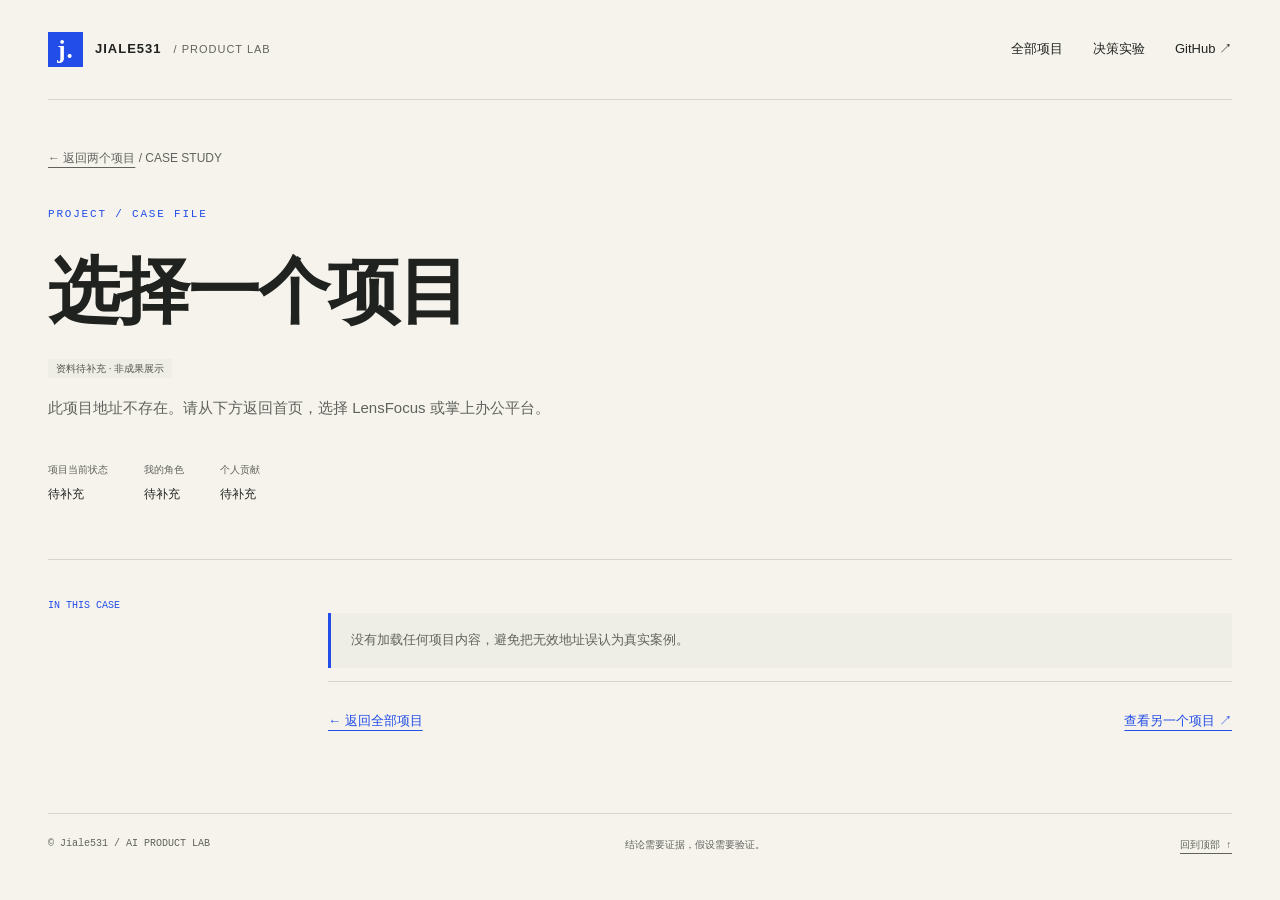
==== case-study.html @ d60652a8 "Transform portfolio into an interactive AI product lab" ====
<!doctype html>
<html lang="zh-CN">
<head><meta charset="utf-8"><meta name="viewport" content="width=device-width,initial-scale=1"><meta name="description" content="AI Product Lab 的项目案例框架，支持从项目概览逐层探索研究、决策、实现与评估。"><title>项目案例 — Jiale531</title><link rel="stylesheet" href="styles.css"><script defer src="projects.js"></script><script defer src="app.js"></script></head>
<body>
<a class="skip" href="#main">跳到主要内容</a>
<header class="wrap site-header"><a class="brand" href="./"><span class="brand-icon">j.</span> JIALE531 <span class="brand-sub">/ PRODUCT LAB</span></a><nav aria-label="主导航"><a href="./#projects">全部项目</a><a href="./#decision">决策实验</a><a href="https://github.com/Jiale531">GitHub ↗</a></nav></header>
<main id="main" data-case-page>
<div class="wrap case-hero"><div class="breadcrumb"><a href="./#projects">← 返回两个项目</a> / CASE STUDY</div><p class="eyebrow" id="case-number">PROJECT / CASE FILE</p><h1 id="case-title">项目案例框架</h1><span class="status">资料待补充 · 非成果展示</span><p class="case-summary" id="case-summary">项目名称已确认，详细资料待补充。本页展示可继续填写的案例结构，不代表已验证的项目成果。</p><dl class="case-meta"><div><dt>项目当前状态</dt><dd id="case-status">待补充</dd></div><div><dt>我的角色</dt><dd id="case-role">待补充</dd></div><div><dt>个人贡献</dt><dd id="case-contribution">待补充</dd></div></dl></div>
<div class="wrap case-layout"><nav class="case-toc" id="case-toc" aria-label="案例目录"><p>IN THIS CASE</p></nav><div><p class="notice" id="case-notice">资料待补充。首页决策比较为独立演示原型，尚未与此项目关联。</p><div class="case-tools" id="case-tools" hidden><p>先读摘要，再展开细节。</p><button type="button" class="utility-button" id="toggle-details" aria-expanded="false" aria-controls="case-sections">展开全部细节</button></div><div id="case-sections"></div><noscript><p class="notice">本页使用 JavaScript 加载共用案例结构。请开启 JavaScript，或在仓库的 projects.js 中查看完整待填资料清单。</p><p>项目：LensFocus / 掌上办公平台。项目概览、用户问题、研究证据、关键洞察、方案取舍、产品决策、交互原型、个人贡献、评估结果与复盘均待补充。</p></noscript><div class="case-next"><a href="./#projects">← 返回全部项目</a><a id="next-project" href="./#projects">查看另一个项目 ↗</a></div></div></div>
</main><footer class="wrap site-footer"><span>© Jiale531 / AI PRODUCT LAB</span><span>结论需要证据，假设需要验证。</span><a href="#main">回到顶部 ↑</a></footer>
</body></html>
---- styles.css ----
/* Shared tokens. No external fonts, images or libraries. */
:root{color-scheme:light;--paper:#f5f3ec;--ink:#20221f;--muted:#60635d;--blue:#234de8;--line:#d4d5cb;--white:#fffef9;--mono:Consolas,"Courier New",monospace}*{box-sizing:border-box}html{scroll-behavior:smooth;scroll-padding-top:24px}body{margin:0;background:var(--paper);color:var(--ink);font-family:Arial,"Microsoft YaHei",sans-serif;font-size:15px;line-height:1.75}a{color:inherit;text-underline-offset:5px}button,select{font:inherit}button{cursor:pointer}a:focus-visible,button:focus-visible,select:focus-visible,summary:focus-visible{outline:3px solid var(--blue);outline-offset:5px}.wrap{width:min(1200px,calc(100% - 96px));margin:auto}.skip{position:absolute;top:-80px;left:20px;padding:12px;background:var(--ink);color:white;z-index:10}.skip:focus{top:8px}.site-header{min-height:100px;border-bottom:1px solid var(--line);display:flex;justify-content:space-between;align-items:center;gap:24px}.brand{display:flex;align-items:center;gap:12px;font-size:13px;font-weight:700;letter-spacing:1px;text-decoration:none}.brand-icon{width:35px;height:35px;display:grid;place-items:center;background:var(--blue);color:white;font-size:25px;line-height:1;font-family:Georgia,serif}.brand-sub{font-weight:400;color:var(--muted);font-size:11px}nav{display:flex;gap:30px;font-size:13px}nav a{text-decoration:none}nav a:hover,.hero-secondary:hover{color:var(--blue)}nav small{font:10px var(--mono);color:var(--blue)}.hero{display:grid;grid-template-columns:1.7fr 1fr;gap:36px;padding-top:76px}.eyebrow{font:11px var(--mono);letter-spacing:1.8px;color:var(--blue);margin:0 0 24px;line-height:1.7}.hero h1{font-size:clamp(48px,5.6vw,76px);line-height:1.04;letter-spacing:-3.5px;margin:0 0 28px;font-weight:750}.hero h1 em{font-family:Georgia,"Times New Roman",serif;font-weight:400;color:var(--blue)}.hero-cn{font-size:19px;letter-spacing:.5px;margin-bottom:12px}.intro{font-size:14px;line-height:1.9;margin-bottom:28px}.button{display:inline-flex;align-items:center;justify-content:space-between;gap:30px;background:var(--blue);color:white;padding:13px 22px;text-decoration:none;font-size:13px;border:1px solid var(--blue);transition:background .2s,transform .2s}.button:hover{background:#1638b8;transform:translateY(-2px)}.hero-secondary{display:inline-block;margin:20px;font-size:12px}.lab-note{align-self:center;position:relative;transform:rotate(3deg);border:1px solid #c8cabd;background:#eceee2;padding:26px 28px 36px;margin:14px 8px 0 24px;box-shadow:8px 8px 0 #e4e4db}.note-top{display:flex;justify-content:space-between;gap:12px;font:9px var(--mono);color:var(--muted);border-bottom:1px solid #c8cabd;padding-bottom:17px}.hand-note{font-family:Georgia,serif;font-size:34px;line-height:1.2;margin:24px 0}.hand-note em{color:var(--blue)}.note-diagram{display:flex;align-items:center;flex-direction:column;gap:5px;font-size:12px}.note-diagram>span{border:1px solid #bfc3b3;background:#f6f7ee;padding:7px 16px}.note-diagram>.blue{border-color:var(--blue)}.note-diagram b{color:var(--blue);font-weight:400}.lab-note>.small{margin-top:24px}.note-stamp{position:absolute;bottom:36px;right:16px;color:var(--blue);border:1px solid var(--blue);font:9px var(--mono);padding:7px;transform:rotate(-11deg)}.hero-bottom{grid-column:1/-1;display:flex;justify-content:space-between;gap:16px;border-bottom:1px solid var(--line);padding:40px 0 20px;margin-top:10px;font:9px var(--mono);letter-spacing:1px;color:var(--muted)}.section{padding-top:88px;padding-bottom:88px}.section-heading{display:flex;justify-content:space-between;align-items:flex-end;gap:32px;margin-bottom:36px}.section-heading h2{font-size:clamp(29px,3.4vw,43px);letter-spacing:-1px;line-height:1.35;margin:0}.section-heading .eyebrow{margin-bottom:16px}.section-aside{font-size:12px;line-height:1.9;color:var(--muted);margin:0 0 4px}.blue{color:var(--blue)}.project-grid{display:grid;grid-template-columns:1.1fr 1fr;gap:28px;align-items:start}.project-two{margin-top:58px}.project-card{border:1px solid var(--line);background:var(--white);transition:box-shadow .2s,transform .2s}.project-card:hover,.project-card:focus-within{box-shadow:6px 6px 0 #deded4;transform:translateY(-3px)}.project-art{height:290px;position:relative;overflow:hidden;padding:20px}.art-one{background:#e3e9fa;color:var(--blue)}.art-two{background:#e8e9de}.art-label,.art-foot{position:absolute;font:9px var(--mono);letter-spacing:1px;z-index:1}.art-label{top:20px;left:20px}.art-foot{bottom:18px;left:20px}.focus-orbit{position:absolute;width:210px;height:210px;border:1px solid #a3b2e9;border-radius:50%;left:50%;top:50%;transform:translate(-50%,-50%);display:grid;place-items:center}.focus-orbit:before,.focus-orbit:after{content:"";position:absolute;border:1px solid #a3b2e9;border-radius:50%;inset:26px}.focus-orbit:after{inset:-21px}.focus-orbit>div{text-align:center;font-size:30px;letter-spacing:-1px;font-weight:700;background:#e3e9fa;z-index:1;padding:12px 0}.focus-orbit small{display:block;font-size:10px;letter-spacing:2px;font-weight:400;margin-top:8px}.paper-stack{position:absolute;width:260px;height:195px;top:50%;left:50%;transform:translate(-50%,-45%);background:#d4d8c7;border:1px solid #bdc3b0;rotate:-5deg}.paper-front{position:absolute;background:var(--white);inset:0;border:1px solid #bdc3b0;padding:18px 23px;transform:rotate(8deg)}.paper-front>small{font:9px var(--mono);color:var(--muted)}.paper-front strong{display:block;font-size:20px;margin:5px 0 14px}.paper-front div{border-top:1px solid #e1e2da;padding:6px 0;font-size:10px;display:flex;justify-content:space-between}.paper-front div span{font-size:9px;color:var(--muted)}.project-content{padding:26px 28px}.card-meta{display:flex;justify-content:space-between;align-items:center;gap:12px;font:10px var(--mono);letter-spacing:1px}.status{font-size:10px;background:#eeeee7;padding:4px 8px;color:#53564c;white-space:nowrap;letter-spacing:0}.project-content h3{font-size:29px;letter-spacing:-.7px;margin:20px 0 12px}.project-content h3 a{display:flex;justify-content:space-between;text-decoration:none;gap:12px}.project-content h3 a span{font-size:24px;color:var(--blue)}.project-problem{font-size:13px;color:var(--muted)}.project-problem strong{font-weight:400;color:var(--ink)}.project-facts{margin:20px 0;font-size:12px}.project-facts>div{display:grid;grid-template-columns:110px 1fr;border-top:1px solid var(--line);padding:9px 0}.project-facts dt{color:var(--muted)}dd{margin:0}.card-explore{font-size:12px;color:var(--muted);margin:20px 0}.card-link{display:flex;justify-content:space-between;text-decoration:none;font-size:12px;border-top:1px solid var(--line);padding-top:16px;color:var(--blue)}.decision-section{background:#eaece3;padding:72px 0 80px;border-top:1px solid var(--line);border-bottom:1px solid var(--line)}.prototype-label{font:11px var(--mono);border:1px solid #b6beaa;padding:6px 10px;white-space:nowrap}.decision-intro{max-width:740px;margin-bottom:30px}.decision-intro p:first-child{font-size:18px;margin-bottom:10px}.decision-intro p:last-child{font-size:13px;line-height:1.9}.decision-workbench{display:grid;grid-template-columns:.85fr 1.4fr;border:1px solid #c4c9b8}.decision-controls{padding:30px;border-right:1px solid #c4c9b8}.decision-controls label,.control-label{display:block;font-size:12px;margin:0 0 12px}.decision-controls select{width:100%;padding:12px 32px 12px 12px;color:var(--ink);background:var(--white);border:1px solid #bfc6b3;border-radius:0;font-size:13px;margin-bottom:28px}.choice-buttons{display:flex;flex-direction:column;gap:10px}.choice-buttons button{border:1px solid #bac1af;background:transparent;color:var(--ink);padding:13px 16px;text-align:left;display:flex;gap:16px;font-size:12px;transition:background .2s}.choice-buttons button span{flex:1}.choice-buttons button[aria-pressed=true]{color:white;background:var(--blue);border-color:var(--blue)}.decision-output{padding:30px 34px;background:var(--white)}.decision-output h3{font-size:23px;line-height:1.4;margin:0 0 20px}.decision-output .eyebrow{margin-bottom:12px}.flow{display:flex;gap:10px;flex-wrap:wrap;align-items:center;font-size:11px;margin-bottom:24px}.flow span{background:#eef0e8;border:1px solid #dce0d1;padding:5px 10px}.flow b{color:var(--blue);font-weight:400}.tradeoffs{margin:0;font-size:12px}.tradeoffs>div{display:grid;grid-template-columns:90px 1fr;gap:16px;border-top:1px solid var(--line);padding:12px 0}.tradeoffs dt{color:var(--blue)}.tradeoffs dd{color:var(--muted)}.decision-verdict{font-size:11px;border-left:2px solid var(--blue);padding-left:12px;margin-top:18px}.small{font-size:11px}.muted{color:var(--muted)}.process{list-style:none;padding:0;display:grid;grid-template-columns:repeat(5,1fr);margin:48px 0 70px;border-top:1px solid var(--line)}.process li{padding:22px 18px 4px 0}.process li+li{border-left:1px solid var(--line);padding-left:18px}.process li>span{font:9px var(--mono);color:var(--blue)}.process h3{font-size:24px;margin:16px 0 8px}.process p{font-size:12px;color:var(--muted);min-height:43px}.process a{font-size:10px;color:var(--blue)}.contact{border-top:1px solid var(--line);padding-top:56px;display:flex;align-items:center;justify-content:space-between;gap:32px}.contact h2{font-size:clamp(28px,4vw,46px);line-height:1.4;letter-spacing:-1px;margin:0}.site-footer{border-top:1px solid var(--line);padding-top:24px;padding-bottom:30px;display:flex;justify-content:space-between;gap:20px;font:10px var(--mono);color:var(--muted)}.site-footer a{white-space:nowrap}.notice{background:#eeeee6;border-left:3px solid var(--blue);padding:16px 20px;font-size:13px;color:var(--muted)}
/* Reusable case study. */
.case-hero{padding-top:48px;padding-bottom:42px;border-bottom:1px solid var(--line)}.breadcrumb{font-size:12px;color:var(--muted);margin-bottom:36px}.case-hero h1{font-size:clamp(38px,6vw,72px);letter-spacing:-2px;line-height:1.2;margin:12px 0 20px;overflow-wrap:anywhere}.case-summary{max-width:700px;color:var(--muted)}.case-meta{display:flex;gap:36px;flex-wrap:wrap;padding:24px 0 0;font-size:12px}.case-meta dt{color:var(--muted);font-size:10px}.case-meta dd{margin-top:6px}.case-layout{display:grid;grid-template-columns:220px minmax(0,1fr);gap:60px;padding-top:40px;padding-bottom:80px}.case-toc{align-self:start;position:sticky;top:24px;font-size:12px}.case-toc p{font:10px var(--mono);color:var(--blue);margin:0 0 18px}.case-toc a{display:block;padding:6px 0;text-decoration:none;color:var(--muted)}.case-toc a:hover{color:var(--blue)}.case-tools{display:flex;justify-content:space-between;align-items:center;gap:16px;margin-bottom:20px}.case-tools p{font-size:11px;color:var(--muted)}.utility-button{background:transparent;border:1px solid var(--line);padding:7px 12px;font-size:11px;color:var(--ink)}.case-block{border-top:1px solid var(--line);padding:24px 0;scroll-margin-top:24px}.case-block h2{font-size:22px;line-height:1.5;margin:0 0 12px}.section-number{font:11px var(--mono);color:var(--blue);margin-right:14px}.case-block>p{font-size:13px;color:var(--muted)}details{margin-top:18px;border:1px solid var(--line);background:var(--white)}summary{cursor:pointer;padding:12px 16px;font-size:12px;color:var(--blue)}.detail-content{padding:0 18px 18px;font-size:12px;color:var(--muted)}.detail-content dl{margin:0}.detail-content dl>div{display:grid;grid-template-columns:130px 1fr;gap:16px;border-top:1px solid var(--line);padding:11px 0}.detail-content dt{color:var(--ink)}.evidence-slot{margin-top:18px;border:1px dashed #b4b9ab;padding:22px;background:#eeefe6;font-size:12px;color:var(--muted)}.evidence-slot span{display:block;font:10px var(--mono);color:var(--blue);margin-bottom:10px}.case-next{display:flex;align-items:center;justify-content:space-between;gap:24px;border-top:1px solid var(--line);padding-top:28px;font-size:13px}.case-next a{color:var(--blue)}[hidden]{display:none!important}
@media(max-width:1000px){.wrap{width:calc(100% - 56px)}.hero{grid-template-columns:1.5fr 1fr;gap:12px}.hero h1{font-size:58px}.lab-note{margin-left:8px;padding:20px}.note-top{font-size:8px}.hand-note{font-size:29px}.note-stamp{position:static;display:inline-block;margin-top:20px}.project-content{padding:22px}.process{grid-template-columns:repeat(3,1fr);row-gap:24px}.process li:nth-child(4){border-left:0;padding-left:0}.case-layout{gap:32px;grid-template-columns:180px minmax(0,1fr)}.brand-sub{display:none}}
@media(max-width:700px){.wrap{width:calc(100% - 36px)}.site-header{min-height:88px;flex-wrap:wrap;padding-top:16px;padding-bottom:16px;gap:14px}.brand{font-size:11px}.brand-icon{width:28px;height:28px;font-size:23px}nav{gap:18px;font-size:11px}.hero{grid-template-columns:1fr;padding-top:44px;gap:24px}.hero h1{font-size:clamp(42px,9vw,62px);letter-spacing:-2px}.hero-cn{font-size:16px}.intro{font-size:13px}.hero-secondary{margin:18px 12px}.lab-note{margin:6px 12px 8px;max-width:400px;width:calc(100% - 24px);justify-self:center;transform:rotate(2deg)}.hand-note{font-size:30px}.note-stamp{position:absolute;bottom:26px;right:18px}.note-diagram{font-size:11px}.hero-bottom{padding-top:20px;line-height:1.8;font-size:8px}.hero-bottom span:last-child{display:none}.section{padding-top:54px;padding-bottom:54px}.section-heading{align-items:flex-start;flex-direction:column;gap:18px;margin-bottom:26px}.section-heading h2{font-size:31px}.project-grid{grid-template-columns:1fr;gap:24px}.project-two{margin-top:0}.project-art{height:260px}.project-content h3{font-size:27px}.decision-section{padding:48px 0}.prototype-label{white-space:normal}.decision-workbench{grid-template-columns:1fr}.decision-controls{border-right:0;border-bottom:1px solid #c4c9b8;padding:22px}.decision-controls select{margin-bottom:20px}.choice-buttons{flex-direction:row}.choice-buttons button{flex:1;padding:12px 10px;gap:7px;font-size:11px}.decision-output{padding:24px 20px}.decision-output h3{font-size:21px}.tradeoffs>div{grid-template-columns:78px 1fr;gap:10px}.process{grid-template-columns:1fr;gap:0;margin:32px 0 42px}.process li,.process li+li{border-left:0;border-bottom:1px solid var(--line);padding:20px 0}.process h3{display:inline-block;font-size:21px;margin:0 16px}.process p{min-height:0;margin:10px 0}.contact{flex-direction:column;align-items:flex-start;padding-top:32px}.site-footer{flex-wrap:wrap;font-size:9px;row-gap:16px}.case-hero{padding-top:32px}.breadcrumb{margin-bottom:28px}.case-meta{gap:24px}.case-layout{grid-template-columns:1fr;gap:26px;padding-top:24px}.case-toc{position:static;display:flex;flex-wrap:wrap;gap:4px 14px;padding-bottom:20px;border-bottom:1px solid var(--line);font-size:11px}.case-toc p{width:100%;margin-bottom:6px}.case-toc a{padding:2px 0}.case-block h2{font-size:20px}.detail-content dl>div{grid-template-columns:1fr;gap:6px}.case-next{align-items:flex-start;flex-direction:column}.case-tools{flex-wrap:wrap}.case-tools p{margin:0}.case-hero h1{letter-spacing:-1px}}
@media(prefers-reduced-motion:reduce){html{scroll-behavior:auto}*,*:before,*:after{animation:none!important;transition:none!important}.lab-note{transform:none}.project-card:hover,.project-card:focus-within,.button:hover{transform:none}}
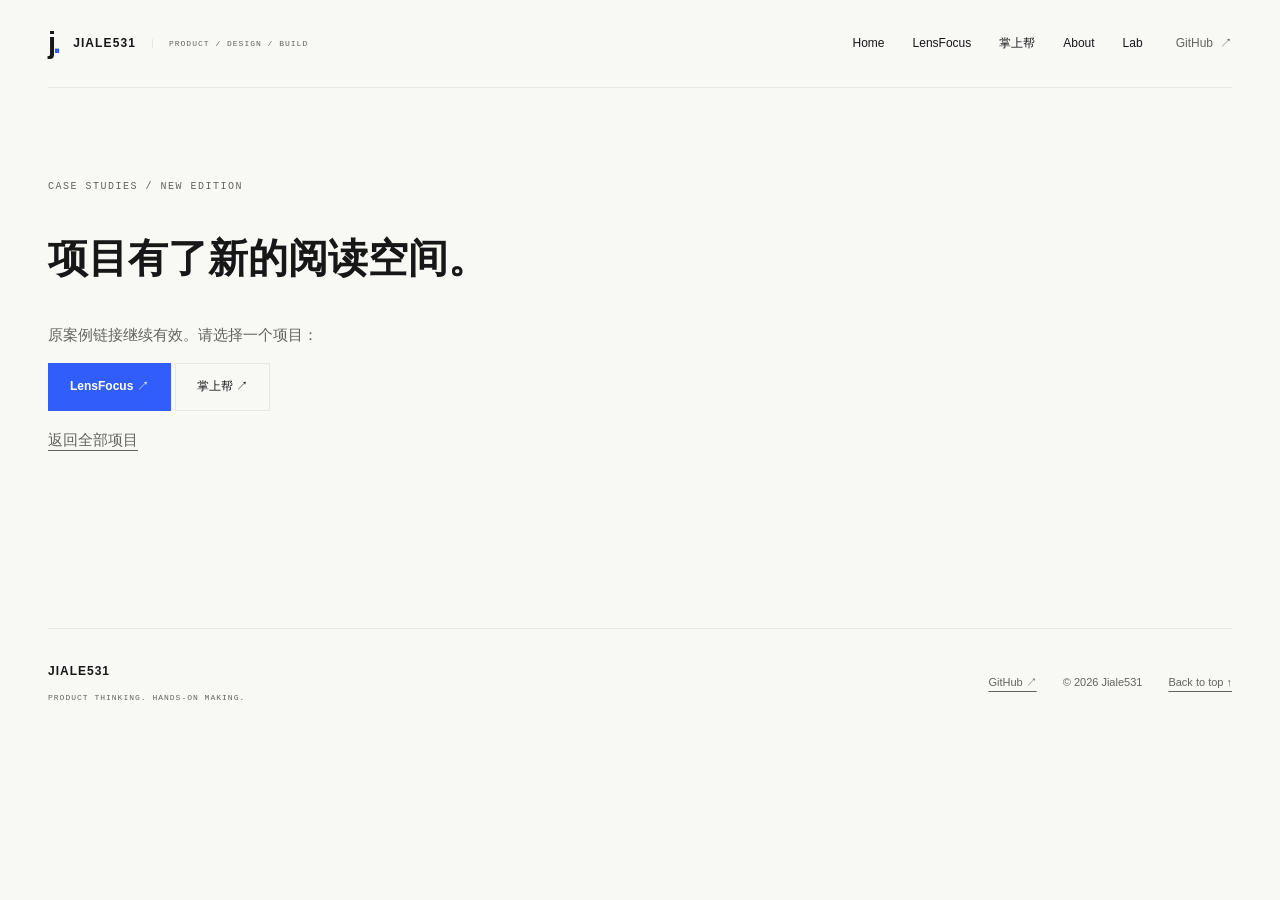
==== commit 493c6a02: "Redesign portfolio with compact pages and navigable case chapters" ====
--- a/case-study.html
+++ b/case-study.html
@@ -1,11 +1 @@
-<!doctype html>
-<html lang="zh-CN">
-<head><meta charset="utf-8"><meta name="viewport" content="width=device-width,initial-scale=1"><meta name="description" content="AI Product Lab 的项目案例框架，支持从项目概览逐层探索研究、决策、实现与评估。"><title>项目案例 — Jiale531</title><link rel="stylesheet" href="styles.css"><script defer src="projects.js"></script><script defer src="app.js"></script></head>
-<body>
-<a class="skip" href="#main">跳到主要内容</a>
-<header class="wrap site-header"><a class="brand" href="./"><span class="brand-icon">j.</span> JIALE531 <span class="brand-sub">/ PRODUCT LAB</span></a><nav aria-label="主导航"><a href="./#projects">全部项目</a><a href="./#decision">决策实验</a><a href="https://github.com/Jiale531">GitHub ↗</a></nav></header>
-<main id="main" data-case-page>
-<div class="wrap case-hero"><div class="breadcrumb"><a href="./#projects">← 返回两个项目</a> / CASE STUDY</div><p class="eyebrow" id="case-number">PROJECT / CASE FILE</p><h1 id="case-title">项目案例框架</h1><span class="status">资料待补充 · 非成果展示</span><p class="case-summary" id="case-summary">项目名称已确认，详细资料待补充。本页展示可继续填写的案例结构，不代表已验证的项目成果。</p><dl class="case-meta"><div><dt>项目当前状态</dt><dd id="case-status">待补充</dd></div><div><dt>我的角色</dt><dd id="case-role">待补充</dd></div><div><dt>个人贡献</dt><dd id="case-contribution">待补充</dd></div></dl></div>
-<div class="wrap case-layout"><nav class="case-toc" id="case-toc" aria-label="案例目录"><p>IN THIS CASE</p></nav><div><p class="notice" id="case-notice">资料待补充。首页决策比较为独立演示原型，尚未与此项目关联。</p><div class="case-tools" id="case-tools" hidden><p>先读摘要，再展开细节。</p><button type="button" class="utility-button" id="toggle-details" aria-expanded="false" aria-controls="case-sections">展开全部细节</button></div><div id="case-sections"></div><noscript><p class="notice">本页使用 JavaScript 加载共用案例结构。请开启 JavaScript，或在仓库的 projects.js 中查看完整待填资料清单。</p><p>项目：LensFocus / 掌上办公平台。项目概览、用户问题、研究证据、关键洞察、方案取舍、产品决策、交互原型、个人贡献、评估结果与复盘均待补充。</p></noscript><div class="case-next"><a href="./#projects">← 返回全部项目</a><a id="next-project" href="./#projects">查看另一个项目 ↗</a></div></div></div>
-</main><footer class="wrap site-footer"><span>© Jiale531 / AI PRODUCT LAB</span><span>结论需要证据，假设需要验证。</span><a href="#main">回到顶部 ↑</a></footer>
-</body></html>
+<!doctype html><html lang="zh-CN"><head><meta charset="utf-8"><meta name="viewport" content="width=device-width,initial-scale=1"><title>项目案例 — Jiale531</title><link rel="stylesheet" href="styles.css"><script defer src="legacy.js"></script></head><body><a class="skip" href="#main">跳到主要内容</a><header class="site-header wrap"><a class="brand" href="./" aria-label="Jiale531 首页"><span class="brand-mark">j<span>.</span></span>JIALE531<span class="brand-descriptor">PRODUCT / DESIGN / BUILD</span></a><button class="menu-toggle" type="button" aria-expanded="false" aria-controls="primary-nav" hidden>菜单 <span>＋</span></button><nav class="primary-nav" id="primary-nav" aria-label="主导航"><a href="./">Home</a><a href="lensfocus.html">LensFocus</a><a href="zhangshangbang.html">掌上帮</a><a href="about.html">About</a><a href="lab.html">Lab</a><a class="github-nav" href="https://github.com/Jiale531">GitHub <span aria-hidden="true">↗</span></a></nav></header><main class="wrap legacy-page" id="main"><p class="eyebrow">CASE STUDIES / NEW EDITION</p><h1>项目有了新的阅读空间。</h1><p>原案例链接继续有效。请选择一个项目：</p><a class="button" href="lensfocus.html">LensFocus ↗</a> <a class="button button-outline" href="zhangshangbang.html">掌上帮 ↗</a><p><a href="./#projects">返回全部项目</a></p></main><footer class="site-footer wrap"><a class="footer-brand" href="./">JIALE531<span>PRODUCT THINKING. HANDS-ON MAKING.</span></a><div><a href="https://github.com/Jiale531">GitHub ↗</a><span>© 2026 Jiale531</span><a href="#main">Back to top ↑</a></div></footer></body></html>
--- a/styles.css
+++ b/styles.css
@@ -1,7 +1,80 @@
-/* Shared tokens. No external fonts, images or libraries. */
-:root{color-scheme:light;--paper:#f5f3ec;--ink:#20221f;--muted:#60635d;--blue:#234de8;--line:#d4d5cb;--white:#fffef9;--mono:Consolas,"Courier New",monospace}*{box-sizing:border-box}html{scroll-behavior:smooth;scroll-padding-top:24px}body{margin:0;background:var(--paper);color:var(--ink);font-family:Arial,"Microsoft YaHei",sans-serif;font-size:15px;line-height:1.75}a{color:inherit;text-underline-offset:5px}button,select{font:inherit}button{cursor:pointer}a:focus-visible,button:focus-visible,select:focus-visible,summary:focus-visible{outline:3px solid var(--blue);outline-offset:5px}.wrap{width:min(1200px,calc(100% - 96px));margin:auto}.skip{position:absolute;top:-80px;left:20px;padding:12px;background:var(--ink);color:white;z-index:10}.skip:focus{top:8px}.site-header{min-height:100px;border-bottom:1px solid var(--line);display:flex;justify-content:space-between;align-items:center;gap:24px}.brand{display:flex;align-items:center;gap:12px;font-size:13px;font-weight:700;letter-spacing:1px;text-decoration:none}.brand-icon{width:35px;height:35px;display:grid;place-items:center;background:var(--blue);color:white;font-size:25px;line-height:1;font-family:Georgia,serif}.brand-sub{font-weight:400;color:var(--muted);font-size:11px}nav{display:flex;gap:30px;font-size:13px}nav a{text-decoration:none}nav a:hover,.hero-secondary:hover{color:var(--blue)}nav small{font:10px var(--mono);color:var(--blue)}.hero{display:grid;grid-template-columns:1.7fr 1fr;gap:36px;padding-top:76px}.eyebrow{font:11px var(--mono);letter-spacing:1.8px;color:var(--blue);margin:0 0 24px;line-height:1.7}.hero h1{font-size:clamp(48px,5.6vw,76px);line-height:1.04;letter-spacing:-3.5px;margin:0 0 28px;font-weight:750}.hero h1 em{font-family:Georgia,"Times New Roman",serif;font-weight:400;color:var(--blue)}.hero-cn{font-size:19px;letter-spacing:.5px;margin-bottom:12px}.intro{font-size:14px;line-height:1.9;margin-bottom:28px}.button{display:inline-flex;align-items:center;justify-content:space-between;gap:30px;background:var(--blue);color:white;padding:13px 22px;text-decoration:none;font-size:13px;border:1px solid var(--blue);transition:background .2s,transform .2s}.button:hover{background:#1638b8;transform:translateY(-2px)}.hero-secondary{display:inline-block;margin:20px;font-size:12px}.lab-note{align-self:center;position:relative;transform:rotate(3deg);border:1px solid #c8cabd;background:#eceee2;padding:26px 28px 36px;margin:14px 8px 0 24px;box-shadow:8px 8px 0 #e4e4db}.note-top{display:flex;justify-content:space-between;gap:12px;font:9px var(--mono);color:var(--muted);border-bottom:1px solid #c8cabd;padding-bottom:17px}.hand-note{font-family:Georgia,serif;font-size:34px;line-height:1.2;margin:24px 0}.hand-note em{color:var(--blue)}.note-diagram{display:flex;align-items:center;flex-direction:column;gap:5px;font-size:12px}.note-diagram>span{border:1px solid #bfc3b3;background:#f6f7ee;padding:7px 16px}.note-diagram>.blue{border-color:var(--blue)}.note-diagram b{color:var(--blue);font-weight:400}.lab-note>.small{margin-top:24px}.note-stamp{position:absolute;bottom:36px;right:16px;color:var(--blue);border:1px solid var(--blue);font:9px var(--mono);padding:7px;transform:rotate(-11deg)}.hero-bottom{grid-column:1/-1;display:flex;justify-content:space-between;gap:16px;border-bottom:1px solid var(--line);padding:40px 0 20px;margin-top:10px;font:9px var(--mono);letter-spacing:1px;color:var(--muted)}.section{padding-top:88px;padding-bottom:88px}.section-heading{display:flex;justify-content:space-between;align-items:flex-end;gap:32px;margin-bottom:36px}.section-heading h2{font-size:clamp(29px,3.4vw,43px);letter-spacing:-1px;line-height:1.35;margin:0}.section-heading .eyebrow{margin-bottom:16px}.section-aside{font-size:12px;line-height:1.9;color:var(--muted);margin:0 0 4px}.blue{color:var(--blue)}.project-grid{display:grid;grid-template-columns:1.1fr 1fr;gap:28px;align-items:start}.project-two{margin-top:58px}.project-card{border:1px solid var(--line);background:var(--white);transition:box-shadow .2s,transform .2s}.project-card:hover,.project-card:focus-within{box-shadow:6px 6px 0 #deded4;transform:translateY(-3px)}.project-art{height:290px;position:relative;overflow:hidden;padding:20px}.art-one{background:#e3e9fa;color:var(--blue)}.art-two{background:#e8e9de}.art-label,.art-foot{position:absolute;font:9px var(--mono);letter-spacing:1px;z-index:1}.art-label{top:20px;left:20px}.art-foot{bottom:18px;left:20px}.focus-orbit{position:absolute;width:210px;height:210px;border:1px solid #a3b2e9;border-radius:50%;left:50%;top:50%;transform:translate(-50%,-50%);display:grid;place-items:center}.focus-orbit:before,.focus-orbit:after{content:"";position:absolute;border:1px solid #a3b2e9;border-radius:50%;inset:26px}.focus-orbit:after{inset:-21px}.focus-orbit>div{text-align:center;font-size:30px;letter-spacing:-1px;font-weight:700;background:#e3e9fa;z-index:1;padding:12px 0}.focus-orbit small{display:block;font-size:10px;letter-spacing:2px;font-weight:400;margin-top:8px}.paper-stack{position:absolute;width:260px;height:195px;top:50%;left:50%;transform:translate(-50%,-45%);background:#d4d8c7;border:1px solid #bdc3b0;rotate:-5deg}.paper-front{position:absolute;background:var(--white);inset:0;border:1px solid #bdc3b0;padding:18px 23px;transform:rotate(8deg)}.paper-front>small{font:9px var(--mono);color:var(--muted)}.paper-front strong{display:block;font-size:20px;margin:5px 0 14px}.paper-front div{border-top:1px solid #e1e2da;padding:6px 0;font-size:10px;display:flex;justify-content:space-between}.paper-front div span{font-size:9px;color:var(--muted)}.project-content{padding:26px 28px}.card-meta{display:flex;justify-content:space-between;align-items:center;gap:12px;font:10px var(--mono);letter-spacing:1px}.status{font-size:10px;background:#eeeee7;padding:4px 8px;color:#53564c;white-space:nowrap;letter-spacing:0}.project-content h3{font-size:29px;letter-spacing:-.7px;margin:20px 0 12px}.project-content h3 a{display:flex;justify-content:space-between;text-decoration:none;gap:12px}.project-content h3 a span{font-size:24px;color:var(--blue)}.project-problem{font-size:13px;color:var(--muted)}.project-problem strong{font-weight:400;color:var(--ink)}.project-facts{margin:20px 0;font-size:12px}.project-facts>div{display:grid;grid-template-columns:110px 1fr;border-top:1px solid var(--line);padding:9px 0}.project-facts dt{color:var(--muted)}dd{margin:0}.card-explore{font-size:12px;color:var(--muted);margin:20px 0}.card-link{display:flex;justify-content:space-between;text-decoration:none;font-size:12px;border-top:1px solid var(--line);padding-top:16px;color:var(--blue)}.decision-section{background:#eaece3;padding:72px 0 80px;border-top:1px solid var(--line);border-bottom:1px solid var(--line)}.prototype-label{font:11px var(--mono);border:1px solid #b6beaa;padding:6px 10px;white-space:nowrap}.decision-intro{max-width:740px;margin-bottom:30px}.decision-intro p:first-child{font-size:18px;margin-bottom:10px}.decision-intro p:last-child{font-size:13px;line-height:1.9}.decision-workbench{display:grid;grid-template-columns:.85fr 1.4fr;border:1px solid #c4c9b8}.decision-controls{padding:30px;border-right:1px solid #c4c9b8}.decision-controls label,.control-label{display:block;font-size:12px;margin:0 0 12px}.decision-controls select{width:100%;padding:12px 32px 12px 12px;color:var(--ink);background:var(--white);border:1px solid #bfc6b3;border-radius:0;font-size:13px;margin-bottom:28px}.choice-buttons{display:flex;flex-direction:column;gap:10px}.choice-buttons button{border:1px solid #bac1af;background:transparent;color:var(--ink);padding:13px 16px;text-align:left;display:flex;gap:16px;font-size:12px;transition:background .2s}.choice-buttons button span{flex:1}.choice-buttons button[aria-pressed=true]{color:white;background:var(--blue);border-color:var(--blue)}.decision-output{padding:30px 34px;background:var(--white)}.decision-output h3{font-size:23px;line-height:1.4;margin:0 0 20px}.decision-output .eyebrow{margin-bottom:12px}.flow{display:flex;gap:10px;flex-wrap:wrap;align-items:center;font-size:11px;margin-bottom:24px}.flow span{background:#eef0e8;border:1px solid #dce0d1;padding:5px 10px}.flow b{color:var(--blue);font-weight:400}.tradeoffs{margin:0;font-size:12px}.tradeoffs>div{display:grid;grid-template-columns:90px 1fr;gap:16px;border-top:1px solid var(--line);padding:12px 0}.tradeoffs dt{color:var(--blue)}.tradeoffs dd{color:var(--muted)}.decision-verdict{font-size:11px;border-left:2px solid var(--blue);padding-left:12px;margin-top:18px}.small{font-size:11px}.muted{color:var(--muted)}.process{list-style:none;padding:0;display:grid;grid-template-columns:repeat(5,1fr);margin:48px 0 70px;border-top:1px solid var(--line)}.process li{padding:22px 18px 4px 0}.process li+li{border-left:1px solid var(--line);padding-left:18px}.process li>span{font:9px var(--mono);color:var(--blue)}.process h3{font-size:24px;margin:16px 0 8px}.process p{font-size:12px;color:var(--muted);min-height:43px}.process a{font-size:10px;color:var(--blue)}.contact{border-top:1px solid var(--line);padding-top:56px;display:flex;align-items:center;justify-content:space-between;gap:32px}.contact h2{font-size:clamp(28px,4vw,46px);line-height:1.4;letter-spacing:-1px;margin:0}.site-footer{border-top:1px solid var(--line);padding-top:24px;padding-bottom:30px;display:flex;justify-content:space-between;gap:20px;font:10px var(--mono);color:var(--muted)}.site-footer a{white-space:nowrap}.notice{background:#eeeee6;border-left:3px solid var(--blue);padding:16px 20px;font-size:13px;color:var(--muted)}
-/* Reusable case study. */
-.case-hero{padding-top:48px;padding-bottom:42px;border-bottom:1px solid var(--line)}.breadcrumb{font-size:12px;color:var(--muted);margin-bottom:36px}.case-hero h1{font-size:clamp(38px,6vw,72px);letter-spacing:-2px;line-height:1.2;margin:12px 0 20px;overflow-wrap:anywhere}.case-summary{max-width:700px;color:var(--muted)}.case-meta{display:flex;gap:36px;flex-wrap:wrap;padding:24px 0 0;font-size:12px}.case-meta dt{color:var(--muted);font-size:10px}.case-meta dd{margin-top:6px}.case-layout{display:grid;grid-template-columns:220px minmax(0,1fr);gap:60px;padding-top:40px;padding-bottom:80px}.case-toc{align-self:start;position:sticky;top:24px;font-size:12px}.case-toc p{font:10px var(--mono);color:var(--blue);margin:0 0 18px}.case-toc a{display:block;padding:6px 0;text-decoration:none;color:var(--muted)}.case-toc a:hover{color:var(--blue)}.case-tools{display:flex;justify-content:space-between;align-items:center;gap:16px;margin-bottom:20px}.case-tools p{font-size:11px;color:var(--muted)}.utility-button{background:transparent;border:1px solid var(--line);padding:7px 12px;font-size:11px;color:var(--ink)}.case-block{border-top:1px solid var(--line);padding:24px 0;scroll-margin-top:24px}.case-block h2{font-size:22px;line-height:1.5;margin:0 0 12px}.section-number{font:11px var(--mono);color:var(--blue);margin-right:14px}.case-block>p{font-size:13px;color:var(--muted)}details{margin-top:18px;border:1px solid var(--line);background:var(--white)}summary{cursor:pointer;padding:12px 16px;font-size:12px;color:var(--blue)}.detail-content{padding:0 18px 18px;font-size:12px;color:var(--muted)}.detail-content dl{margin:0}.detail-content dl>div{display:grid;grid-template-columns:130px 1fr;gap:16px;border-top:1px solid var(--line);padding:11px 0}.detail-content dt{color:var(--ink)}.evidence-slot{margin-top:18px;border:1px dashed #b4b9ab;padding:22px;background:#eeefe6;font-size:12px;color:var(--muted)}.evidence-slot span{display:block;font:10px var(--mono);color:var(--blue);margin-bottom:10px}.case-next{display:flex;align-items:center;justify-content:space-between;gap:24px;border-top:1px solid var(--line);padding-top:28px;font-size:13px}.case-next a{color:var(--blue)}[hidden]{display:none!important}
-@media(max-width:1000px){.wrap{width:calc(100% - 56px)}.hero{grid-template-columns:1.5fr 1fr;gap:12px}.hero h1{font-size:58px}.lab-note{margin-left:8px;padding:20px}.note-top{font-size:8px}.hand-note{font-size:29px}.note-stamp{position:static;display:inline-block;margin-top:20px}.project-content{padding:22px}.process{grid-template-columns:repeat(3,1fr);row-gap:24px}.process li:nth-child(4){border-left:0;padding-left:0}.case-layout{gap:32px;grid-template-columns:180px minmax(0,1fr)}.brand-sub{display:none}}
-@media(max-width:700px){.wrap{width:calc(100% - 36px)}.site-header{min-height:88px;flex-wrap:wrap;padding-top:16px;padding-bottom:16px;gap:14px}.brand{font-size:11px}.brand-icon{width:28px;height:28px;font-size:23px}nav{gap:18px;font-size:11px}.hero{grid-template-columns:1fr;padding-top:44px;gap:24px}.hero h1{font-size:clamp(42px,9vw,62px);letter-spacing:-2px}.hero-cn{font-size:16px}.intro{font-size:13px}.hero-secondary{margin:18px 12px}.lab-note{margin:6px 12px 8px;max-width:400px;width:calc(100% - 24px);justify-self:center;transform:rotate(2deg)}.hand-note{font-size:30px}.note-stamp{position:absolute;bottom:26px;right:18px}.note-diagram{font-size:11px}.hero-bottom{padding-top:20px;line-height:1.8;font-size:8px}.hero-bottom span:last-child{display:none}.section{padding-top:54px;padding-bottom:54px}.section-heading{align-items:flex-start;flex-direction:column;gap:18px;margin-bottom:26px}.section-heading h2{font-size:31px}.project-grid{grid-template-columns:1fr;gap:24px}.project-two{margin-top:0}.project-art{height:260px}.project-content h3{font-size:27px}.decision-section{padding:48px 0}.prototype-label{white-space:normal}.decision-workbench{grid-template-columns:1fr}.decision-controls{border-right:0;border-bottom:1px solid #c4c9b8;padding:22px}.decision-controls select{margin-bottom:20px}.choice-buttons{flex-direction:row}.choice-buttons button{flex:1;padding:12px 10px;gap:7px;font-size:11px}.decision-output{padding:24px 20px}.decision-output h3{font-size:21px}.tradeoffs>div{grid-template-columns:78px 1fr;gap:10px}.process{grid-template-columns:1fr;gap:0;margin:32px 0 42px}.process li,.process li+li{border-left:0;border-bottom:1px solid var(--line);padding:20px 0}.process h3{display:inline-block;font-size:21px;margin:0 16px}.process p{min-height:0;margin:10px 0}.contact{flex-direction:column;align-items:flex-start;padding-top:32px}.site-footer{flex-wrap:wrap;font-size:9px;row-gap:16px}.case-hero{padding-top:32px}.breadcrumb{margin-bottom:28px}.case-meta{gap:24px}.case-layout{grid-template-columns:1fr;gap:26px;padding-top:24px}.case-toc{position:static;display:flex;flex-wrap:wrap;gap:4px 14px;padding-bottom:20px;border-bottom:1px solid var(--line);font-size:11px}.case-toc p{width:100%;margin-bottom:6px}.case-toc a{padding:2px 0}.case-block h2{font-size:20px}.detail-content dl>div{grid-template-columns:1fr;gap:6px}.case-next{align-items:flex-start;flex-direction:column}.case-tools{flex-wrap:wrap}.case-tools p{margin:0}.case-hero h1{letter-spacing:-1px}}
-@media(prefers-reduced-motion:reduce){html{scroll-behavior:auto}*,*:before,*:after{animation:none!important;transition:none!important}.lab-note{transform:none}.project-card:hover,.project-card:focus-within,.button:hover{transform:none}}
+:root{color-scheme:light;--background:#f8f8f5;--surface:#fff;--text:#171717;--secondary:#63635f;--accent:#315efb;--accent-hover:#244cde;--border:#e7e7e2;--subtle:#f0f1ed;--blue-surface:#edf0fa;--blue-border:#dbe2fb;--font:-apple-system,BlinkMacSystemFont,"Segoe UI",Arial,"PingFang SC","Microsoft YaHei",sans-serif;--mono:Consolas,"Courier New",monospace;--width:1200px;--space-1:8px;--space-2:16px;--space-3:24px;--space-4:40px;--space-5:64px;--space-6:96px}
+*{box-sizing:border-box}html{scroll-behavior:smooth;scroll-padding-top:30px}body{margin:0;background:var(--background);color:var(--text);font:15px/1.8 var(--font)}body:has(dialog[open]){overflow:hidden}a{color:inherit;text-underline-offset:5px;text-decoration-thickness:1px}button,select{font:inherit}button{cursor:pointer}img{display:block;max-width:100%;height:auto}figure,dd{margin:0}a:focus-visible,button:focus-visible,summary:focus-visible,select:focus-visible,[tabindex]:focus-visible{outline:3px solid var(--accent);outline-offset:5px}button:disabled{cursor:default;opacity:.4}[hidden]{display:none!important}.wrap{width:min(var(--width),calc(100% - 96px));margin-inline:auto}.sr-only{position:absolute;width:1px;height:1px;overflow:hidden;clip:rect(0,0,0,0)}.skip{position:absolute;top:-100px;left:20px;background:var(--text);color:var(--surface);padding:12px 20px;z-index:100}.skip:focus{top:8px}.muted{color:var(--secondary)}.reading{max-width:70ch}.eyebrow,.mini-label{font:10px/1.7 var(--mono);letter-spacing:1.5px;color:var(--secondary)}.eyebrow{margin:0 0 24px}.blue-dot{display:inline-block;width:6px;height:6px;background:var(--accent);border-radius:50%;margin-right:8px;vertical-align:middle}.site-header{display:flex;align-items:center;justify-content:space-between;gap:24px;min-height:88px;border-bottom:1px solid var(--border)}.brand{display:flex;align-items:center;gap:10px;text-decoration:none;white-space:nowrap;font-size:12px;letter-spacing:1.1px;font-weight:750}.brand-mark{font-size:29px;line-height:1;font-weight:800;letter-spacing:-3px;margin-right:5px}.brand-mark span{color:var(--accent)}.brand-descriptor{font:8px var(--mono);letter-spacing:1px;color:var(--secondary);border-left:1px solid var(--border);padding-left:16px;margin-left:6px}.primary-nav{display:flex;align-items:center;gap:28px;font-size:12px}.primary-nav a{display:flex;align-items:center;min-height:44px;text-decoration:none;position:relative;transition:color .18s}.primary-nav a:hover{color:var(--accent)}.primary-nav a[aria-current=page]{color:var(--accent)}.primary-nav a[aria-current=page]:after{content:"";position:absolute;bottom:3px;left:0;width:16px;height:2px;background:var(--accent)}.github-nav{color:var(--secondary);gap:7px;margin-left:5px}.menu-toggle{background:transparent;border:1px solid var(--border);padding:8px 12px;min-height:44px;font-size:12px;gap:16px;color:var(--text)}.button{display:inline-flex;align-items:center;justify-content:space-between;gap:30px;min-height:48px;padding:11px 21px;background:var(--accent);border:1px solid var(--accent);color:var(--surface);font-size:12px;font-weight:550;text-decoration:none;transition:background .18s,transform .18s}.button:hover{background:var(--accent-hover);border-color:var(--accent-hover);transform:translateY(-2px)}.button:active{transform:translateY(1px)}.button-plain{color:var(--text);background:transparent;border-color:transparent;padding-inline:0}.button-plain:hover{background:transparent;color:var(--accent);border-color:transparent}.button-outline{background:transparent;color:var(--text);border-color:var(--border)}.button-outline:hover{color:var(--surface)}.hero{display:grid;grid-template-columns:1.8fr 1fr;gap:70px;align-items:center;padding-block:80px 78px}.hero h1{font-size:clamp(50px,5.6vw,76px);line-height:1.05;letter-spacing:-4px;font-weight:650;margin:0 0 32px}.hero-emphasis{color:var(--accent)}.title-period{color:var(--text)}.hero-description{max-width:490px;font-size:15px;line-height:1.85;color:var(--secondary);margin:0 0 30px}.hero-actions{display:flex;align-items:center;flex-wrap:wrap;gap:24px}.hero-index{border-top:1px solid var(--text);padding-top:14px;margin-top:24px}.index-heading{display:flex;justify-content:space-between;gap:12px;font:9px var(--mono);letter-spacing:1px;color:var(--secondary);margin-bottom:25px}.hero-index>a{display:block;text-decoration:none;padding:24px 0;border-bottom:1px solid var(--border)}.hero-index>a>span{font:9px var(--mono);letter-spacing:.7px;color:var(--secondary)}.hero-index strong{display:flex;justify-content:space-between;align-items:center;gap:12px;font-size:30px;letter-spacing:-1px;line-height:1.3;margin:12px 0}.hero-index b{font-size:23px;color:var(--accent);font-weight:400;transition:transform .2s}.hero-index>a:hover b{transform:translate(3px,-3px)}.hero-index small{font-size:11px;color:var(--secondary)}.index-foot{font:10px/1.65 var(--mono);letter-spacing:1px;margin:24px 0 0}.capability-strip{list-style:none;display:grid;grid-template-columns:repeat(5,1fr);padding:22px 0;margin:0;border-block:1px solid var(--border)}.capability-strip li{display:flex;align-items:center;gap:12px;font-size:10px;letter-spacing:1px}.capability-strip li>span{font:9px var(--mono);color:var(--secondary)}.capability-strip b{font-weight:400;color:var(--accent);margin-left:auto;margin-right:26px}.section{padding-block:88px}.section-heading{display:flex;align-items:flex-end;justify-content:space-between;gap:32px;margin-bottom:44px}.section-heading .eyebrow{margin-bottom:20px}h2{font-size:clamp(30px,3.3vw,44px);line-height:1.18;letter-spacing:-1.8px;font-weight:600;margin:0}h3{font-weight:550}.section-aside{font-size:12px;line-height:1.9;color:var(--secondary);margin:0 0 3px;max-width:340px}.project-grid{display:grid;grid-template-columns:1.12fr .88fr;gap:48px;align-items:start}.office-card{margin-top:108px}.project-image{background:var(--blue-surface);padding:26px 36px 0;overflow:hidden;border:1px solid var(--blue-border)}.office-card .project-image{background:var(--subtle);border-color:var(--border);padding:50px 22px 32px}.project-image figcaption{display:none}.project-image .media-open{background:transparent;border:0}.project-image img{max-height:365px;width:100%;object-fit:contain}.office-card .project-image img{max-height:270px}.project-image .media-state{left:0;top:0}.project-image .expand-icon{right:0;bottom:10px}.project-card-body{padding:25px 0 0}.project-card-body .eyebrow{margin-bottom:12px}.project-title-row{display:flex;align-items:center;justify-content:space-between;gap:16px}.project-title-row h3{font-size:33px;line-height:1.3;letter-spacing:-1px;margin:0}.project-title-row h3 a{text-decoration:none}.project-title-row h3 a:hover{color:var(--accent)}.status{font:10px/1.6 var(--font);color:var(--secondary);border:1px solid var(--border);padding:4px 8px;white-space:nowrap}.project-card-body>p{font-size:13px;color:var(--secondary);max-width:45ch;margin:17px 0}.tags{list-style:none;display:flex;flex-wrap:wrap;gap:9px;margin:20px 0;padding:0}.tags li{font-size:10px;color:var(--secondary);border-left:1px solid var(--border);padding-left:10px}.tags li:first-child{padding-left:0;border:0}.case-link{display:flex;justify-content:space-between;align-items:center;padding:16px 0;border-top:1px solid var(--border);font-size:12px;text-decoration:none}.case-link span{color:var(--accent);font-size:20px}.case-link:hover{color:var(--accent)}
+.lab-section{border-block:1px solid var(--border);background:var(--subtle);padding:44px 48px;margin-bottom:88px}.lab-entry{display:grid;grid-template-columns:1.3fr 1fr;align-items:center;gap:48px}.lab-entry .eyebrow{color:var(--accent);margin-bottom:18px}.lab-entry h2{font-size:37px;letter-spacing:-1.3px}.lab-entry p:last-child{font-size:12px;color:var(--secondary);margin:20px 0}.branch-visual{font:10px var(--mono);text-align:center}.branch-visual>span{display:inline-block;border:1px solid var(--border);background:var(--surface);padding:11px 22px}.branch-visual>div{display:flex;justify-content:space-between;position:relative;border-top:1px solid #c1c7d8;gap:20px;margin-top:24px;padding-top:20px}.branch-visual>div:before{content:"";position:absolute;left:50%;top:-25px;height:24px;border-left:1px solid #c1c7d8}.branch-visual>div span{background:var(--surface);padding:10px;flex:1;border:1px solid var(--border)}.branch-visual>div span:first-child{color:var(--accent);border-color:var(--blue-border)}.branch-visual small{display:block;color:var(--secondary);font-size:9px;margin-top:22px;letter-spacing:.7px}.lab-trigger{display:flex;align-items:center;justify-content:space-between;gap:20px;width:fit-content;min-height:48px;min-width:260px;list-style:none;font-size:12px;color:var(--accent);cursor:pointer;border-bottom:1px solid var(--accent);margin-top:14px;padding-block:7px}.lab-trigger::-webkit-details-marker{display:none}.lab-trigger span{font-size:20px}.lab-section details[open]>.lab-trigger span{rotate:45deg}.lab-content{padding-top:34px;margin-top:24px;border-top:1px solid var(--border)}.prototype-note{font-size:11px;color:var(--secondary);margin:0 0 16px}.lab-content>h3{font-size:25px;margin:0 0 12px}.lab-content>.reading{font-size:13px;line-height:1.9;margin-bottom:28px}.decision-workbench{display:grid;grid-template-columns:.85fr 1.4fr;border:1px solid var(--border)}.decision-controls{padding:26px;border-right:1px solid var(--border)}.decision-controls label,.decision-controls>p{display:block;font-size:12px;margin:0 0 12px}.decision-controls select{width:100%;font-size:12px;background:var(--surface);color:var(--text);border:1px solid var(--border);min-height:46px;padding:10px;margin-bottom:26px;border-radius:0}.choice-buttons{display:flex;flex-direction:column;gap:10px}.choice-buttons button{display:flex;gap:14px;text-align:left;width:100%;min-height:48px;padding:12px 14px;font-size:12px;border:1px solid var(--border);background:transparent;color:var(--text);transition:background .2s}.choice-buttons button span{flex:1}.choice-buttons button[aria-pressed=true]{background:var(--accent);border-color:var(--accent);color:var(--surface)}.decision-output{padding:28px;background:var(--surface)}.decision-output .eyebrow{color:var(--accent);margin-bottom:16px}.decision-output h3{font-size:21px;line-height:1.5;margin:0 0 20px}.flow{display:flex;gap:9px;align-items:center;flex-wrap:wrap;font-size:10px;margin-bottom:20px}.flow span{background:var(--subtle);padding:5px 9px}.flow b{font-weight:400;color:var(--accent)}.tradeoffs{font-size:12px;margin:0}.tradeoffs>div{display:grid;grid-template-columns:88px 1fr;gap:12px;padding:12px 0;border-top:1px solid var(--border)}.tradeoffs dt{color:var(--accent)}.tradeoffs dd{color:var(--secondary)}.home-about{padding-bottom:88px}.home-about>div{display:grid;grid-template-columns:1fr 1fr;gap:20px 80px;align-items:start}.home-about h2{font-size:37px;line-height:1.4;grid-row:span 2;letter-spacing:-1px}.home-about p:not(.eyebrow){margin:0;color:var(--secondary);font-size:14px;max-width:50ch}.text-link{font-size:12px;color:var(--accent);width:fit-content;display:inline-flex;gap:30px;align-items:center;min-height:44px}.site-footer{padding-block:32px;border-top:1px solid var(--border);display:flex;align-items:center;justify-content:space-between;gap:24px}.footer-brand{text-decoration:none;font-size:12px;letter-spacing:1px;font-weight:650}.footer-brand span{display:block;font:8px/1.8 var(--mono);color:var(--secondary);margin-top:8px}.site-footer>div{display:flex;align-items:center;gap:26px;font-size:11px;color:var(--secondary)}.site-footer a{min-height:44px;display:inline-flex;align-items:center}.site-footer .footer-brand{display:block}.notice{padding:16px 20px;border-left:2px solid var(--accent);background:var(--subtle);font-size:12px;color:var(--secondary)}
+/* Shared media and project narrative components. */
+.media-open{display:block;position:relative;width:100%;padding:0;border:1px solid var(--border);background:var(--subtle);text-align:left;overflow:hidden;color:var(--text)}.media-open>img{width:100%;height:auto;object-fit:contain;transition:transform .3s}.media-state{position:absolute;top:14px;left:14px;padding:4px 8px;background:var(--surface);font:9px/1.5 var(--mono);color:var(--secondary);border:1px solid var(--border)}.expand-icon{position:absolute;bottom:14px;right:14px;display:grid;place-items:center;width:32px;height:32px;background:var(--surface);font-size:19px;color:var(--accent)}.media-figure figcaption{padding-top:12px;line-height:1.7;font-size:11px;display:flex;flex-direction:column;gap:3px}.media-figure figcaption strong{font-weight:550}.media-figure figcaption>span{color:var(--secondary)}.project-hero{display:grid;grid-template-columns:1.1fr 1fr;gap:80px;align-items:center;padding-block:52px 60px}.back-link{font-size:11px;text-decoration:none;color:var(--secondary);display:inline-flex;min-height:44px;align-items:center;margin-bottom:36px}.project-hero h1{font-size:clamp(46px,6vw,78px);line-height:1.1;letter-spacing:-3px;font-weight:650;margin:0 0 24px}.project-hero .eyebrow{color:var(--accent);margin-bottom:18px}.project-lead{font-size:17px;line-height:1.8;color:var(--secondary);max-width:35ch;margin-bottom:24px}.hero-meta{display:grid;grid-template-columns:repeat(3,1fr);gap:20px;border-top:1px solid var(--border);padding-top:23px;margin:36px 0 20px;font-size:12px}.hero-meta dt{font-size:10px;color:var(--secondary);margin-bottom:8px}.material-note{font-size:11px;color:var(--secondary)}.project-hero-media{background:var(--blue-surface);border:1px solid var(--blue-border);padding:28px 52px 22px}.hero-media .media-open{border:0;background:transparent}.hero-media img{max-height:410px;object-fit:contain}.hero-media .media-state{top:0;left:0}.hero-media figcaption{font-size:10px}.office-hero{grid-template-columns:1fr 1.2fr;gap:50px}.office-hero .project-hero-media{background:var(--subtle);border-color:var(--border);padding:36px 25px 22px}.office-hero .hero-media img{max-height:360px}.case-subnav{border-block:1px solid var(--border)}.case-subnav nav{display:flex;justify-content:space-between;align-items:center;gap:24px;overflow-x:auto;scrollbar-width:thin;padding-block:10px}.case-subnav a{font-size:11px;white-space:nowrap;text-decoration:none;min-height:44px;display:flex;align-items:center;gap:8px}.case-subnav a:hover{color:var(--accent)}.case-subnav a>span{font:9px var(--mono);color:var(--secondary)}.case-body{padding-top:28px}.case-tools{display:flex;justify-content:space-between;align-items:center;gap:20px}.case-tools>p{font-size:11px;color:var(--secondary)}.utility-button{min-height:44px;padding:8px 14px;background:transparent;color:var(--text);font-size:11px;border:1px solid var(--border)}.case-section{padding-block:72px;border-bottom:1px solid var(--border)}.case-section-heading{max-width:700px;margin-bottom:36px}.case-section-heading .eyebrow{color:var(--accent);margin-bottom:18px}.case-section-heading h2{font-size:32px;line-height:1.4;letter-spacing:-.8px}.case-section-heading>p:last-child{font-size:13px;line-height:1.9;color:var(--secondary);margin:15px 0 0;max-width:60ch}.overview-layout,.reflection-layout{display:grid;grid-template-columns:1fr 1.35fr;gap:90px;align-items:start}.case-pullquote{font-size:23px;line-height:1.7;margin:0 0 28px;max-width:32ch}.overview-facts{display:grid;grid-template-columns:repeat(3,1fr);gap:20px;margin-bottom:28px}.overview-facts>div{border-top:1px solid var(--border);padding-top:12px}.overview-facts span{display:block;font-size:10px;color:var(--secondary);margin-bottom:9px}.overview-facts strong{font-size:13px;font-weight:400}.evidence-detail{border-top:1px solid var(--border);scroll-margin-top:30px;margin-top:20px}.evidence-detail>summary{list-style:none;cursor:pointer;display:flex;align-items:center;justify-content:space-between;gap:20px;min-height:54px;font-size:13px;padding-block:12px}.evidence-detail>summary::-webkit-details-marker{display:none}.evidence-detail>summary span{font-size:10px;white-space:nowrap;color:var(--accent)}.evidence-detail>div{font-size:12px;color:var(--secondary);padding-bottom:16px}.evidence-detail dl{margin:0}.evidence-detail dl>div{display:grid;grid-template-columns:160px 1fr;gap:20px;border-top:1px solid var(--border);padding:12px 0}.evidence-detail dt{color:var(--text)}.evidence-grid{display:grid;grid-template-columns:1fr 1fr;gap:36px;align-items:start}.research-grid{display:grid;grid-template-columns:.85fr 1.3fr;gap:64px;margin-bottom:30px}.research-note{background:var(--subtle);padding:26px 30px;border-top:2px solid var(--text)}.research-note h3,.comparison h3{font-size:19px;margin:14px 0 18px}.research-note p{font-size:12px;color:var(--secondary);border-top:1px solid var(--border);padding-top:10px}.comparison{padding-top:26px}.comparison table{width:100%;border-collapse:collapse;font-size:12px;text-align:left}.comparison th,.comparison td{font-weight:400;border-bottom:1px solid var(--border);padding:13px 8px 13px 0}.comparison thead{color:var(--secondary)}.solution-intro{display:grid;grid-template-columns:repeat(3,1fr);gap:30px;font-size:12px;border-top:1px solid var(--border);padding-top:8px;margin-bottom:24px;color:var(--secondary)}.architecture-media .media-open{max-height:550px}.architecture-media img{max-height:540px;object-fit:contain}.workflow-heading{margin:36px 0 18px;display:flex;justify-content:space-between;align-items:baseline;gap:24px}.workflow-heading h3{font-size:20px;margin:0}.workflow-heading p{font-size:11px;color:var(--secondary)}.document-layout{display:grid;grid-template-columns:.85fr 1.2fr;gap:90px;align-items:center}.document-preview img{max-height:350px;object-fit:contain;padding:20px}.document-layout h3{font-size:25px;line-height:1.5;margin:0 0 25px}.document-layout p:not(.eyebrow){font-size:13px;max-width:48ch}.rule-list{font-size:12px;margin:0 0 26px}.rule-list>div{display:grid;grid-template-columns:110px 1fr;gap:20px;padding:11px 0;border-top:1px solid var(--border)}.rule-list dd{color:var(--secondary)}.gallery-heading{display:flex;justify-content:space-between;align-items:baseline;gap:24px;margin:48px 0 18px}.gallery-heading h3{font-size:24px;margin:0}.gallery-heading p{font-size:11px;color:var(--secondary);margin:0}.prototype-gallery{display:grid;grid-template-columns:1fr 1fr;gap:28px}.portrait-gallery .media-open{background:var(--blue-surface);padding:26px}.portrait-gallery img{max-height:400px;object-fit:contain}.landscape-gallery img{max-height:340px;object-fit:contain}.built-layout{display:grid;grid-template-columns:1.4fr 1fr;gap:70px;align-items:center}.built-media img{max-height:500px;object-fit:contain;padding:28px}.built-notes h3{font-size:25px;margin:0 0 24px}.built-notes p:not(.eyebrow){font-size:12px;color:var(--secondary);margin:16px 0}.built-notes .material-note{border-top:1px solid var(--border);padding-top:20px}.reflection-note{font-size:12px;color:var(--secondary);max-width:50ch}.next-project{display:flex;justify-content:space-between;align-items:center;gap:24px;padding-block:42px 64px}.next-project>a{font-size:12px;text-decoration:none}.next-project>a:last-child{text-align:right}.next-project span{display:block;font:10px var(--mono);letter-spacing:1px;color:var(--secondary);margin-bottom:12px}.next-project strong{display:block;font-size:28px;font-weight:550;letter-spacing:-.5px}.next-project a:hover{color:var(--accent)}
+.about-hero{padding-block:76px}.about-hero h1{font-size:clamp(48px,6.5vw,88px);line-height:1.05;letter-spacing:-4px;margin:0 0 65px;font-weight:650}.about-hero h1 span{color:var(--accent)}.about-intro{display:grid;grid-template-columns:1fr 1.25fr;gap:70px}.intro-label{font:11px/1.9 var(--mono);color:var(--secondary);margin:0}.about-intro h2{font-size:29px;line-height:1.5;letter-spacing:-.5px;margin:0 0 24px}.about-intro>div>p{font-size:14px;line-height:1.95;max-width:52ch}.about-process{border-block:1px solid var(--border)}.work-process{display:grid;grid-template-columns:repeat(5,1fr);list-style:none;padding:0;margin:44px 0 0;border-top:1px solid var(--border)}.work-process li{padding:25px 25px 0 0}.work-process li+li{padding-left:25px;border-left:1px solid var(--border)}.work-process li>span{font:10px var(--mono);color:var(--accent)}.work-process h3{font-size:20px;margin:22px 0 12px}.work-process p{font-size:12px;color:var(--secondary);max-width:21ch}.capability-grid{display:grid;grid-template-columns:1fr 1fr;gap:0 64px}.capability-grid>a{display:flex;align-items:center;gap:24px;text-decoration:none;min-height:130px;border-top:1px solid var(--border);padding:20px 0}.capability-grid>a>span{font:10px var(--mono);color:var(--secondary);align-self:flex-start;margin-top:6px}.capability-grid h3{font-size:20px;margin:0 0 8px;letter-spacing:-.4px}.capability-grid p{font-size:11px;color:var(--secondary);margin:0}.capability-grid b{margin-left:auto;color:var(--accent);font-size:20px;font-weight:400}.capability-grid a:hover h3{color:var(--accent)}.contact-section{border-top:1px solid var(--border);padding-block:56px 80px}.contact-section>div{display:flex;justify-content:space-between;align-items:center;gap:32px}.contact-section h2{font-size:43px}.legacy-page{padding-block:90px;min-height:60vh}.legacy-page h1{font-size:40px}.legacy-page>p{color:var(--secondary)}
+#media-dialog{width:min(1120px,calc(100vw - 48px));max-height:calc(100dvh - 48px);padding:26px 30px;border:1px solid var(--border);background:var(--surface);color:var(--text)}#media-dialog::backdrop{background:rgba(23,23,23,.7)}.dialog-toolbar{display:flex;justify-content:space-between;align-items:center;gap:24px}.dialog-toolbar .eyebrow{font-size:9px;margin-bottom:5px}.dialog-toolbar h2{font-size:22px;letter-spacing:-.5px;line-height:1.5}.icon-button{background:transparent;border:1px solid var(--border);padding:10px 14px;min-height:44px;color:var(--text);font-size:12px}.dialog-toolbar+p{font-size:12px;color:var(--secondary);margin:14px 0}.zoom-toolbar{display:flex;align-items:center;gap:10px;margin-bottom:14px}.zoom-toolbar button{min-width:44px;min-height:44px;background:var(--background);color:var(--text);border:1px solid var(--border);font-size:13px;padding:8px 12px}.zoom-toolbar output{font:11px var(--mono);min-width:44px;text-align:center}.dialog-stage{width:100%;height:clamp(220px,52dvh,650px);overflow:auto;background:var(--subtle);border:1px solid var(--border);overscroll-behavior:contain}.dialog-stage img{width:100%;max-width:none;height:auto;object-fit:contain;display:block;margin:auto}.viewer-hint{font-size:10px;color:var(--secondary);margin:12px 0 0}
+@media(hover:hover){.media-open:hover>img{transform:scale(1.015)}.project-image .media-open:hover img{transform:scale(1.025)}}
+/* Responsive layouts. Content remains visible without scripting or hover. */
+@media(max-width:1100px){.brand-descriptor{display:none}.hero{gap:44px;grid-template-columns:1.6fr 1fr}.hero h1{font-size:64px}.primary-nav{gap:23px}.project-grid{gap:32px}.project-title-row{align-items:flex-start;flex-direction:column;gap:12px}.office-card{margin-top:88px}.lab-section{padding-inline:32px}.project-hero{gap:45px}.project-hero-media{padding-inline:32px}.overview-layout,.reflection-layout{gap:50px}.document-layout{gap:50px}.built-layout{gap:40px}.work-process li,.work-process li+li{padding-inline:16px}.work-process li:first-child{padding-left:0}}
+@media(max-width:900px){.wrap{width:calc(100% - 56px)}.hero{grid-template-columns:1fr;gap:40px;padding-block:60px}.hero h1{font-size:70px}.hero-description{max-width:55ch}.hero-index{margin-top:0;display:grid;grid-template-columns:1fr 1fr;column-gap:36px}.index-heading{grid-column:1/-1;margin-bottom:0}.hero-index>a{padding:20px 0}.index-foot{grid-column:1/-1;margin-top:16px}.hero-index strong{font-size:26px}.capability-strip li{gap:7px;font-size:9px}.capability-strip b{margin-right:14px}.section{padding-block:64px}.project-grid{gap:28px}.office-card{margin-top:74px}.project-image{padding-inline:24px}.project-image img{max-height:300px}.office-card .project-image{padding-inline:14px}.project-card-body>p{font-size:12px}.project-title-row h3{font-size:29px}.lab-entry{gap:32px}.lab-entry h2{font-size:31px}.lab-section{margin-bottom:64px}.decision-workbench{grid-template-columns:1fr}.decision-controls{border-right:0;border-bottom:1px solid var(--border)}.choice-buttons{flex-direction:row}.choice-buttons button{flex:1}.decision-controls select{margin-bottom:20px}.home-about{padding-bottom:64px}.home-about>div{gap:20px 40px}.project-hero{gap:32px;grid-template-columns:1fr 1fr;padding-block:38px 44px}.project-hero h1{font-size:54px}.project-lead{font-size:15px}.hero-meta{grid-template-columns:1fr 1fr;gap:20px;margin-top:26px}.back-link{margin-bottom:24px}.project-hero-media{padding:20px}.office-hero .project-hero-media{padding:20px 14px}.office-hero{grid-template-columns:1fr 1fr}.overview-layout,.reflection-layout{grid-template-columns:1fr;gap:20px}.case-section-heading{margin-bottom:28px}.case-section{padding-block:54px}.research-grid{gap:32px;grid-template-columns:1fr 1fr}.document-layout{gap:36px;grid-template-columns:1fr 1fr}.built-layout{gap:36px;grid-template-columns:1.2fr 1fr}.built-media img{padding:16px}.work-process{grid-template-columns:repeat(3,1fr);gap:25px 0}.work-process li:nth-child(4){border-left:0;padding-left:0}.about-hero{padding-block:58px}.about-intro{gap:40px;grid-template-columns:.8fr 1.3fr}.capability-grid{column-gap:36px}.capability-grid h3{font-size:17px}.capability-grid>a{gap:16px}.site-footer>div{gap:18px}}
+@media(max-width:650px){html{scroll-padding-top:20px}.wrap{width:calc(100% - 36px)}.site-header{min-height:76px;flex-wrap:wrap;gap:0;padding-block:14px}.brand{font-size:11px}.brand-mark{font-size:27px}.menu-toggle:not([hidden]){display:inline-flex;align-items:center}.primary-nav{width:100%;display:flex;flex-wrap:wrap;gap:0 24px;padding-top:12px;font-size:12px}html.js .primary-nav{display:none}html.js .site-header[data-menu-open] .primary-nav{display:flex}.primary-nav a{min-height:46px}.hero{padding-block:42px;gap:36px}.hero .eyebrow{font-size:9px;letter-spacing:1px;max-width:34ch}.hero h1{font-size:clamp(40px,9.5vw,61px);letter-spacing:-2px;line-height:1.08;margin-bottom:25px}.hero-description{font-size:13px;max-width:46ch;margin-bottom:24px}.hero-actions{gap:10px 22px}.button{font-size:11px;gap:24px;padding-inline:16px}.button-plain{padding-inline:0}.hero-index{gap:0 24px}.index-heading{font-size:8px}.hero-index>a>span{font-size:8px;letter-spacing:0}.hero-index strong{font-size:23px;margin-top:10px}.hero-index small{font-size:10px}.index-foot{font-size:9px}.capability-strip{display:flex;flex-wrap:wrap;justify-content:flex-start;gap:18px 20px;padding-block:20px}.capability-strip li{font-size:9px;gap:7px}.capability-strip b{margin:0 0 0 6px}.section{padding-block:48px}.section-heading{align-items:flex-start;flex-direction:column;gap:20px;margin-bottom:30px}.section-heading .eyebrow{margin-bottom:16px}h2{font-size:33px;letter-spacing:-1px}.section-aside{font-size:11px}.project-grid{grid-template-columns:1fr;gap:44px}.office-card{margin-top:0}.project-image{padding:24px 30px 0}.project-image img{max-height:340px}.office-card .project-image{padding:30px 20px 24px}.project-title-row{align-items:center;flex-direction:row}.project-title-row h3{font-size:29px}.status{font-size:9px}.project-card-body{padding-top:22px}.project-card-body>p{font-size:13px}.case-link{min-height:52px}.lab-section{padding:30px 22px;margin-bottom:48px}.lab-entry{grid-template-columns:1fr;gap:24px}.lab-entry h2{font-size:31px}.lab-entry p:last-child{font-size:11px}.branch-visual{max-width:320px;margin:0 0 16px}.branch-visual>div{gap:16px}.lab-trigger{font-size:11px;width:100%;min-width:0;min-height:48px;gap:12px}.lab-content{padding-top:25px}.lab-content>h3{font-size:21px;line-height:1.5}.lab-content>.reading{font-size:12px}.decision-controls,.decision-output{padding:20px 16px}.choice-buttons{flex-direction:column}.decision-output h3{font-size:19px}.tradeoffs>div{grid-template-columns:65px 1fr;gap:12px;font-size:11px}.flow{gap:6px;font-size:9px}.flow span{padding:5px 7px}.home-about{padding-bottom:48px}.home-about>div{grid-template-columns:1fr;gap:20px}.home-about h2{font-size:30px;grid-row:auto}.home-about p:not(.eyebrow){font-size:13px}.site-footer{align-items:flex-start;flex-direction:column;gap:20px;padding-block:28px}.site-footer>div{font-size:10px;gap:20px;flex-wrap:wrap}.site-footer .footer-brand{min-height:auto}.project-hero,.office-hero{grid-template-columns:1fr;gap:30px;padding-top:24px;padding-bottom:34px}.back-link{margin-bottom:22px}.project-hero h1{font-size:52px;letter-spacing:-2px}.project-lead{font-size:15px;max-width:34ch}.hero-meta{grid-template-columns:repeat(3,1fr);gap:14px;font-size:11px}.hero-meta dt{font-size:9px}.material-note{font-size:10px}.project-hero-media{padding:24px 35px}.hero-media img{max-height:340px}.office-hero .project-hero-media{padding:26px 20px}.case-subnav nav{gap:24px;padding-block:6px}.case-subnav a{font-size:10px}.case-subnav a>span{font-size:8px}.case-tools{gap:10px}.case-tools>p{font-size:10px;max-width:17ch}.utility-button{font-size:10px;padding-inline:10px}.case-section{padding-block:40px}.case-section-heading h2{font-size:26px;letter-spacing:-.6px}.case-section-heading>p:last-child{font-size:12px}.case-pullquote{font-size:20px;margin-bottom:24px}.overview-facts{gap:14px}.evidence-detail>summary{font-size:12px;min-height:54px;gap:12px}.evidence-detail>summary span{font-size:9px}.evidence-detail dl>div{grid-template-columns:1fr;gap:7px}.evidence-grid{grid-template-columns:1fr;gap:0}.research-grid{grid-template-columns:1fr;gap:24px}.research-note{padding:23px}.comparison{padding-top:0}.solution-intro{grid-template-columns:1fr;gap:0;padding-top:5px;margin-bottom:18px;font-size:11px}.solution-intro p{margin:7px 0}.media-state{font-size:8px;top:10px;left:10px;max-width:calc(100% - 50px)}.expand-icon{width:30px;height:30px;font-size:18px;right:10px;bottom:10px}.media-figure figcaption{font-size:10px}.workflow-heading{align-items:flex-start;flex-direction:column;gap:8px}.workflow-heading h3{font-size:19px}.workflow-heading p{margin:0;font-size:10px}.document-layout{grid-template-columns:1fr;gap:28px}.document-preview img{max-height:300px}.document-layout h3{font-size:22px}.gallery-heading{align-items:flex-start;flex-direction:column;gap:10px;margin-top:32px}.gallery-heading h3{font-size:22px}.gallery-heading p{font-size:10px}.prototype-gallery{grid-template-columns:1fr;gap:24px}.portrait-gallery .media-open{padding:24px}.portrait-gallery img{max-height:360px}.built-layout{grid-template-columns:1fr;gap:28px}.built-media img{max-height:380px;padding:24px}.built-notes h3{font-size:23px}.next-project{padding-block:30px 44px}.next-project strong{font-size:24px}.next-project span{font-size:9px}.about-hero{padding-block:44px}.about-hero h1{font-size:clamp(39px,9vw,61px);letter-spacing:-2px;margin-bottom:42px}.about-intro{grid-template-columns:1fr;gap:22px}.intro-label{font-size:10px}.about-intro h2{font-size:26px;margin-bottom:20px}.about-intro>div>p{font-size:13px}.work-process{grid-template-columns:1fr;gap:0;margin-top:30px}.work-process li,.work-process li+li{border-left:0;border-bottom:1px solid var(--border);padding:21px 0;display:grid;grid-template-columns:26px 1fr;gap:8px 15px;align-items:baseline}.work-process h3{font-size:22px;margin:0}.work-process li>span{font-size:9px}.work-process p{grid-column:2;max-width:40ch;margin:0;font-size:12px}.capability-grid{grid-template-columns:1fr}.capability-grid>a{min-height:110px;gap:18px}.capability-grid h3{font-size:19px}.contact-section{padding-block:38px 48px}.contact-section>div{align-items:flex-start;flex-direction:column;gap:30px}.contact-section h2{font-size:32px}.legacy-page{padding-block:50px}.legacy-page h1{font-size:30px}.legacy-page .button{margin-bottom:12px}#media-dialog{width:calc(100vw - 20px);max-height:calc(100dvh - 20px);padding:18px 14px}.dialog-toolbar{gap:12px}.dialog-toolbar h2{font-size:17px;letter-spacing:0}.dialog-toolbar+p{font-size:11px}.icon-button{font-size:11px;padding:8px 10px;white-space:nowrap}.zoom-toolbar{gap:8px}.zoom-toolbar button{font-size:12px;padding-inline:10px}.dialog-stage{height:45dvh;min-height:180px}.viewer-hint{font-size:9px}}
+@media(prefers-reduced-motion:reduce){html{scroll-behavior:auto}*,*:before,*:after{transition:none!important;animation:none!important}.media-open:hover>img,.project-image .media-open:hover img,.button:hover,.button:active,.hero-index>a:hover b{transform:none!important}}
+/* Desktop navigation has no toggle; mobile enhancement reveals it. */
+@media(min-width:651px){.menu-toggle{display:none!important}}
+/* Modern, compact page composition. Navigation opens destinations rather than a long strip. */
+body[data-page=home] .hero{padding-block:46px 40px;gap:64px;grid-template-columns:1.65fr 1fr}
+body[data-page=home] .hero h1{font-size:clamp(42px,4.4vw,62px);letter-spacing:-2.6px;line-height:1.08;margin-bottom:22px}
+body[data-page=home] .hero-description{font-size:13px;margin-bottom:22px;max-width:53ch}
+body[data-page=home] .hero .eyebrow{margin-bottom:20px}
+body[data-page=home] .hero-index{margin-top:0;background:var(--surface);border:1px solid var(--border);border-radius:12px;padding:20px 24px}
+body[data-page=home] .index-heading{margin-bottom:0}
+body[data-page=home] .hero-index>a{padding:18px 0}
+body[data-page=home] .hero-index>a:last-of-type{border-bottom:0;padding-bottom:0}
+body[data-page=home] .hero-index strong{font-size:25px;margin-block:8px}
+body[data-page=home] #projects{padding-block:12px 42px}
+body[data-page=home] .section-heading{margin-bottom:22px;align-items:center}
+body[data-page=home] .section-heading h2{font-size:23px;letter-spacing:-.6px}
+body[data-page=home] .section-heading .eyebrow{font-size:8px;margin-bottom:8px}
+body[data-page=home] .section-aside{font-size:10px}
+body[data-page=home] .project-grid{grid-template-columns:1.05fr 1fr;gap:24px}
+body[data-page=home] .project-showcase{background:var(--surface);border:1px solid var(--border);border-radius:12px;overflow:hidden;transition:border-color .2s,box-shadow .2s}
+body[data-page=home] .project-showcase:hover,body[data-page=home] .project-showcase:focus-within{border-color:var(--blue-border);box-shadow:0 8px 26px rgba(23,23,23,.04)}
+body[data-page=home] .office-card{margin-top:0}
+body[data-page=home] .project-image,body[data-page=home] .office-card .project-image{padding:16px 24px;background:var(--subtle);border:0;border-bottom:1px solid var(--border)}
+body[data-page=home] .lens-card .project-image{background:var(--blue-surface)}
+body[data-page=home] .project-image img{height:150px;max-height:150px;width:100%;object-fit:contain}
+body[data-page=home] .project-image figcaption{display:none}
+body[data-page=home] .project-card-body{padding:18px 22px 0}
+body[data-page=home] .project-card-body .eyebrow{font-size:8px;margin-bottom:10px}
+body[data-page=home] .project-title-row{flex-direction:row;align-items:center}
+body[data-page=home] .project-title-row h3{font-size:25px}
+body[data-page=home] .project-card-body>p{font-size:12px;margin-block:12px}
+body[data-page=home] .tags{margin-block:12px}
+body[data-page=home] .case-link{padding-block:12px;min-height:48px}
+.chapter-header{display:none;padding-block:28px;justify-content:space-between;align-items:center;gap:20px}
+.chapter-header a{text-decoration:none;font-size:20px;font-weight:600}
+.chapter-header a>span{font:9px var(--mono);color:var(--secondary);margin-left:16px}
+.chapter-header>a:last-child{font-size:11px;font-weight:400;color:var(--secondary)}
+.case-reader:not(.chapter-overview) .project-hero{display:none}
+.case-reader:not(.chapter-overview) .chapter-header{display:flex}
+.case-reader .case-section{border-bottom:0;padding-block:32px 40px}
+.case-reader .case-section-heading{margin-bottom:26px}
+.case-reader .project-hero{padding-block:28px 32px}
+.case-reader .project-hero-media{padding-block:20px}
+.case-reader .hero-media img{max-height:270px}
+.case-reader .project-hero h1{font-size:60px}
+.case-reader .back-link{margin-bottom:20px}
+.case-reader .project-lead{font-size:15px}
+.case-reader .hero-meta{margin-top:24px;padding-top:16px}
+.case-subnav a[aria-current=page]{color:var(--accent);box-shadow:inset 0 -2px var(--accent)}
+.chapter-pager{border-block:1px solid var(--border);padding-block:18px;display:flex;justify-content:space-between;gap:24px;font-size:12px}
+.chapter-pager a{min-height:44px;display:flex;align-items:center;text-decoration:none;color:var(--accent)}
+.chapter-pager>span{min-height:44px;display:flex;align-items:center;color:var(--secondary);opacity:.5}
+.case-reader .next-project{padding-block:28px 40px}
+.lab-page-heading{padding-top:28px}.lab-page-heading .back-link{margin-bottom:10px}.lab-page-heading .eyebrow{margin-bottom:12px}.lab-page-intro{font-size:38px;line-height:1.12;font-weight:600;letter-spacing:-1.2px;margin:0 0 30px}
+body[data-page=lab] .lab-section{margin-bottom:42px;padding:30px;border:1px solid var(--border);border-radius:12px}
+body[data-page=lab] .lab-entry{grid-template-columns:1.4fr 1fr;gap:35px}
+body[data-page=lab] .lab-entry h2{font-size:26px}
+body[data-page=lab] .lab-content{padding-top:24px;margin-top:20px}
+html.js body[data-page=lab] .lab-trigger{display:none}
+@media(max-width:1100px){body[data-page=home] .hero{gap:36px}body[data-page=home] .hero-index{padding:18px}.primary-nav{gap:18px}}
+@media(max-width:900px){body[data-page=home] .hero{grid-template-columns:1fr;gap:28px;padding-block:38px 30px}body[data-page=home] .hero h1{font-size:56px}body[data-page=home] .hero-index{display:grid;grid-template-columns:1fr 1fr;gap:0 30px}body[data-page=home] .hero-index>a{border-bottom:0;padding-block:14px 0}body[data-page=home] .section-heading{align-items:flex-start;gap:10px}.case-reader .project-hero h1{font-size:50px}}
+@media(max-width:650px){body[data-page=home] .hero{gap:24px;padding-block:32px 26px}body[data-page=home] .hero h1{font-size:clamp(38px,8.8vw,54px);letter-spacing:-1.8px}body[data-page=home] .hero-description{font-size:12px}body[data-page=home] .hero-index{padding:16px;gap:0 18px}body[data-page=home] .hero-index strong{font-size:21px}body[data-page=home] .hero-index>a>span{font-size:7px}body[data-page=home] .section-heading h2{font-size:22px}body[data-page=home] .project-grid{grid-template-columns:1fr;gap:20px}body[data-page=home] .project-image img{height:145px;max-height:145px}body[data-page=home] .project-card-body{padding:16px 18px 0}.chapter-header{padding-block:24px}.chapter-header a{font-size:22px}.chapter-header a>span{display:block;margin:8px 0 0}.case-reader .project-hero h1{font-size:48px}.case-reader .project-hero{padding-block:20px 28px}.case-reader .hero-media img{max-height:220px}.case-reader .case-section{padding-block:24px 30px}.chapter-pager{font-size:10px;gap:16px}.lab-page-intro{font-size:31px}.lab-page-heading{padding-top:20px}body[data-page=lab] .lab-section{padding:23px 18px;border-radius:10px}body[data-page=lab] .lab-entry{grid-template-columns:1fr;gap:16px}body[data-page=lab] .lab-entry h2{font-size:25px}body[data-page=lab] .branch-visual{display:none}}
+/* The lab destination puts the interactive task first. */
+body[data-page=lab] .lab-entry{display:none}
+body[data-page=lab] .lab-content{border-top:0;padding-top:0;margin-top:0}
+body[data-page=lab] .lab-page-intro{font-size:42px;line-height:1.15}
+body[data-page=lab] .lab-page-heading .back-link{margin-bottom:12px}
+@media(max-width:650px){body[data-page=lab] .lab-page-intro{font-size:33px;letter-spacing:-1px}body[data-page=lab] .lab-content>.reading{font-size:11px}}
